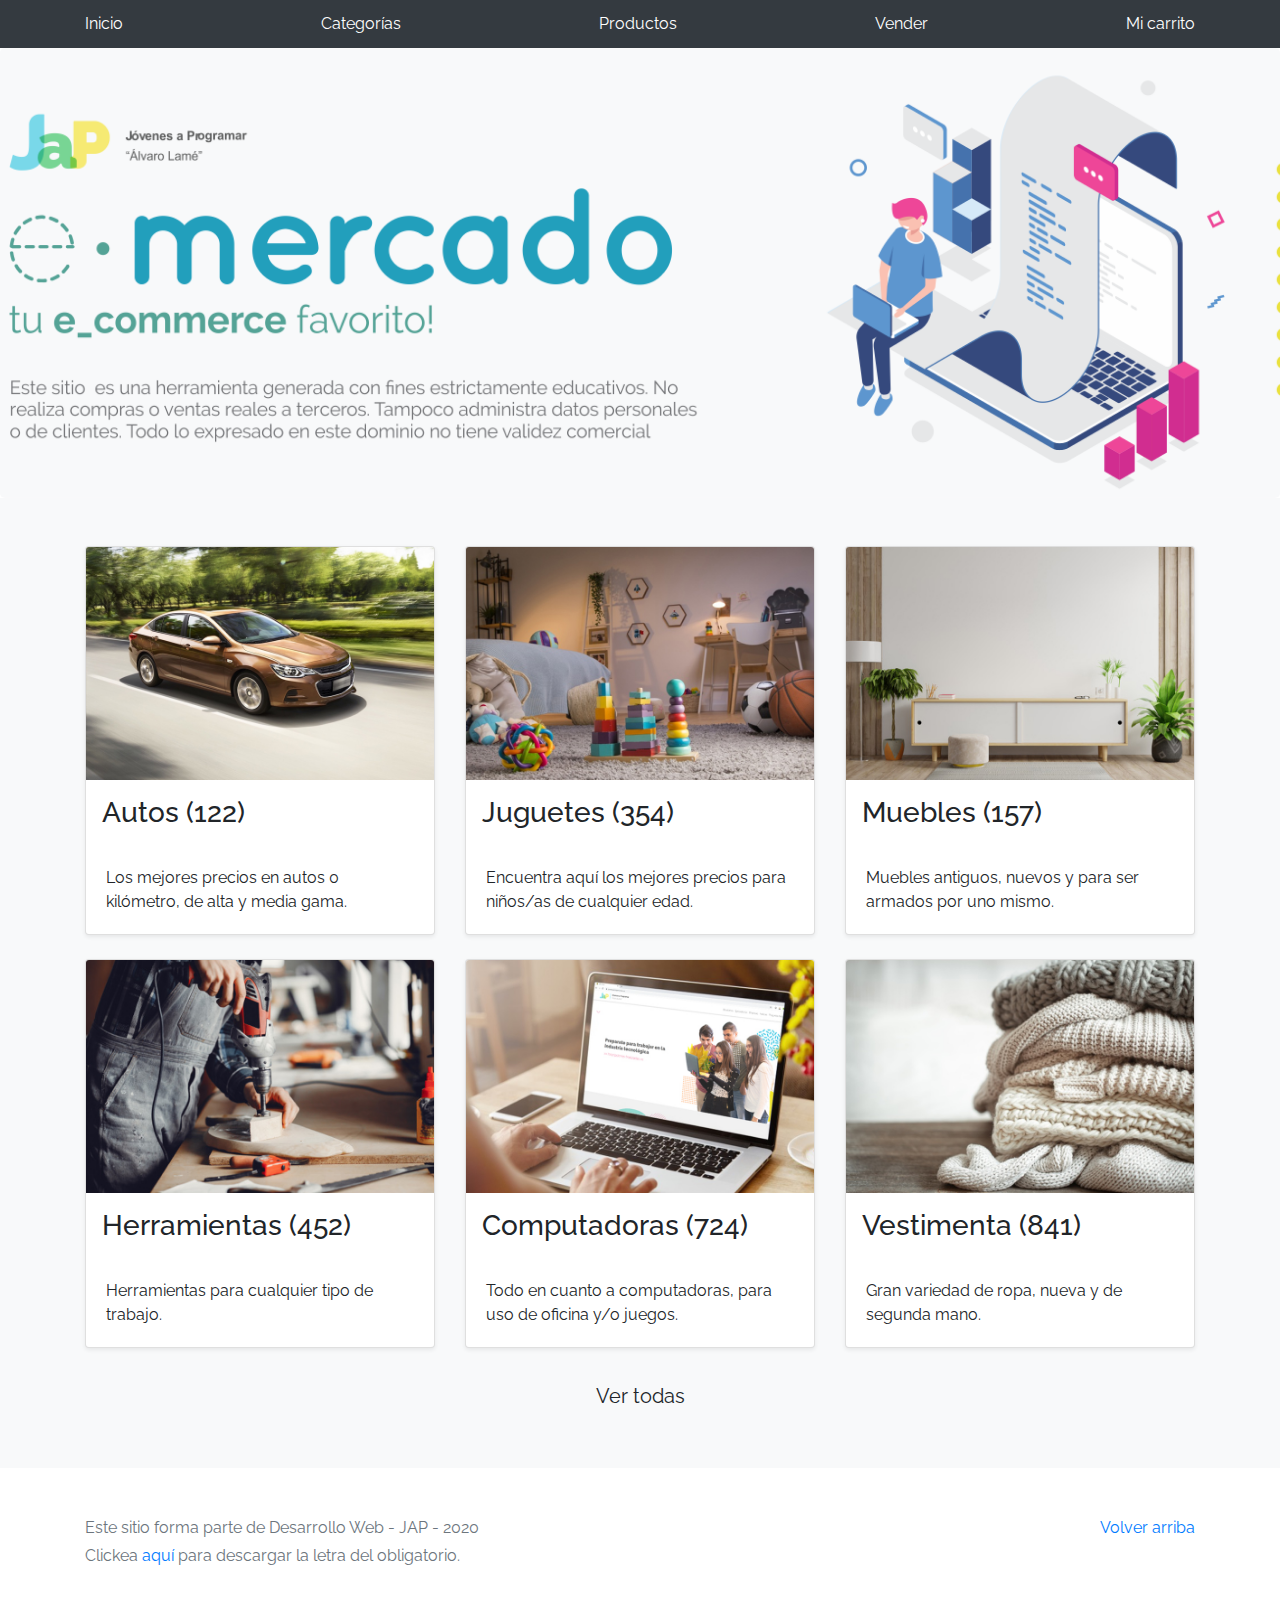
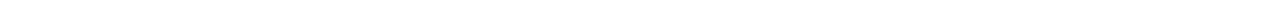
==== index.html @ ea3f1326 "Entregable 0" ====
<!DOCTYPE html>
<!-- saved from url=(0049)https://getbootstrap.com/docs/4.3/examples/album/ -->
<html lang="en">
  <head>
    <meta http-equiv="Content-Type" content="text/html; charset=UTF-8">
    <meta name="viewport" content="width=device-width, initial-scale=1, shrink-to-fit=no">
    <meta name="description" content="">
    <title>eMercado - Todo lo que busques está aquí</title>

    <link rel="canonical" href="https://getbootstrap.com/docs/4.3/examples/album/">
    <link href="https://fonts.googleapis.com/css?family=Raleway:300,300i,400,400i,700,700i,900,900i" rel="stylesheet">
    <!-- Bootstrap core CSS -->
    <link href="css/bootstrap.min.css" rel="stylesheet">
    <link href="css/styles.css" rel="stylesheet">
  </head>
  <body>
    <nav class="site-header sticky-top py-1 bg-dark">
      <div class="container d-flex flex-column flex-md-row justify-content-between">
        <a class="py-2 d-none d-md-inline-block" href="index.html">Inicio</a>
        <a class="py-2 d-none d-md-inline-block" href="categories.html">Categorías</a>
        <a class="py-2 d-none d-md-inline-block" href="products.html">Productos</a>
        <a class="py-2 d-none d-md-inline-block" href="sell.html">Vender</a>
        <a class="py-2 d-none d-md-inline-block" href="cart.html">Mi carrito</a>
      </div>
    </nav>
    <main role="main">
      <section class="jumbotron text-center">
        <div class="m-5">
          <h1></h1>
        </div>
      </section>
      <div class="album py-5 bg-light">
        <div class="container">
          <div class="row">
            <div class="col-md-4">
              <a href="categories.html" class="card mb-4 shadow-sm custom-card">
                <img class="bd-placeholder-img card-img-top"  src="img/cat1.jpg">
                <h3 class="m-3">Autos (122)</h3>
                <div class="card-body">
                  <p class="card-text">Los mejores precios en autos 0 kilómetro, de alta y media gama.</p>
                </div>
              </a>
            </div>
            <div class="col-md-4">
                <a href="categories.html" class="card mb-4 shadow-sm custom-card">
                  <img class="bd-placeholder-img card-img-top" src="img/cat2.jpg">
                  <h3 class="m-3">Juguetes (354)</h3>
                  <div class="card-body">
                    <p class="card-text">Encuentra aquí los mejores precios para niños/as de cualquier edad.</p>
                  </div>
                </a>
            </div>
            <div class="col-md-4">
                <a href="categories.html" class="card mb-4 shadow-sm custom-card">
                  <img class="bd-placeholder-img card-img-top" src="img/cat3.jpg">
                  <h3 class="m-3">Muebles (157)</h3>
                  <div class="card-body">
                    <p class="card-text">Muebles antiguos, nuevos y para ser armados por uno mismo.</p>
                  </div>
                </a>
            </div>
            <div class="col-md-4">
                <a href="categories.html" class="card mb-4 shadow-sm custom-card">
                  <img class="bd-placeholder-img card-img-top" src="img/cat4.jpg">
                  <h3 class="m-3">Herramientas (452)</h3>
                  <div class="card-body">
                    <p class="card-text">Herramientas para cualquier tipo de trabajo.</p>
                  </div>
                </a>
            </div>
            <div class="col-md-4">
                <a href="categories.html" class="card mb-4 shadow-sm custom-card">
                  <img class="bd-placeholder-img card-img-top" src="img/cat5.jpg">
                  <h3 class="m-3">Computadoras (724)</h3>
                  <div class="card-body">
                    <p class="card-text">Todo en cuanto a computadoras, para uso de oficina y/o juegos.</p>
                  </div>
                </a>
            </div>
            <div class="col-md-4">
                <a href="categories.html" class="card mb-4 shadow-sm custom-card">
                  <img class="bd-placeholder-img card-img-top" src="img/cat6.jpg">
                  <h3 class="m-3">Vestimenta (841)</h3>
                  <div class="card-body">
                    <p class="card-text">Gran variedad de ropa, nueva y de segunda mano.</p>
                  </div>
                </a>
            </div>
          </div>
          <div class="row">
              <a type="button" class="btn btn-light btn-lg btn-block" href="categories.html">Ver todas</a>
          </div>
        </div>
      </div>
    </main>
    <footer class="text-muted">
      <div class="container">
        <p class="float-right">
          <a href="#">Volver arriba</a>
        </p>
        <p>Este sitio forma parte de Desarrollo Web - JAP - 2020</p>
        <p>Clickea <a target="_blank" href="Letra.pdf">aquí</a> para descargar la letra del obligatorio.</p>
      </div>
    </footer>
    <script src="js/jquery-3.4.1.min.js"></script>
    <script src="js/bootstrap.bundle.min.js"></script>
    <script src="js/init.js"></script>
  </body>
</html>
---- css/styles.css ----
.jumbotron, .card-body, .container, .site-header{
    font-family: 'Raleway', serif !important;
}

.jumbotron .display-4{
    font-weight: bold;
}

.jumbotron {
  height: 50vh;
  padding: 5em inherit;
  margin-bottom: 0;
  background-color: #53C0FB;
  background: url('../img/cover_back.png');
  background-size: cover;
  background-position: center;
  background-repeat: no-repeat;
  color: black;
  font-weight: bold;
}

@media (min-width: 768px) {
  .jumbotron {
    padding-top: 6rem;
    padding-bottom: 6rem;
  }
}

.jumbotron p:last-child {
  margin-bottom: 0;
}

.jumbotron-heading {
  font-weight: 300;
}

.jumbotron .container {
  max-width: 40rem;
  background-color: rgba(255, 255, 255, 0.5);
  border-radius: 10px;
  text-shadow: 1px 1px 2px grey;
}

.jumbotron .lead{
  font-size: 38px;
}

footer {
  padding-top: 3rem;
  padding-bottom: 3rem;
}

footer p {
  margin-bottom: .25rem;
}

.site-header a {
  color: white;
  transition: ease-in-out color .15s;
}

.light-text {
  color: white;
}

.site-header .dropdown-menu a {
  color: black;
}

.dropzone{
  border: 2px dashed #0087F7;
  border-radius: 5px;
  background: white;
}

.alert{
  position: fixed;
  top:80px;
  width: 50%;
  left: 50%;
  transform: translate(-50%, 0);
}

.lds-ring {
  display: inline-block;
  position: relative;
  width: 64px;
  height: 64px;
  top:50%;
  left: 50%;
}
.lds-ring div {
  box-sizing: border-box;
  display: block;
  position: absolute;
  width: 51px;
  height: 51px;
  margin: 6px;
  border: 6px solid #fff;
  border-radius: 50%;
  animation: lds-ring 1.2s cubic-bezier(0.5, 0, 0.5, 1) infinite;
  border-color: #fff transparent transparent transparent;
}
.lds-ring div:nth-child(1) {
  animation-delay: -0.45s;
}
.lds-ring div:nth-child(2) {
  animation-delay: -0.3s;
}
.lds-ring div:nth-child(3) {
  animation-delay: -0.15s;
}
@keyframes lds-ring {
  0% {
    transform: rotate(0deg);
  }
  100% {
    transform: rotate(360deg);
  }
}

#spinner-wrapper{
  position: fixed;
  background-color: rgba(0,0,0,0.5);
  width:100%;
  height: 100%;
  top:0;
  left:0;
  z-index: 1021;
  display: none;
}

a.custom-card,
a.custom-card:hover {
  color: inherit;
  text-decoration: inherit;
}

.checked {
  color: orange;
}
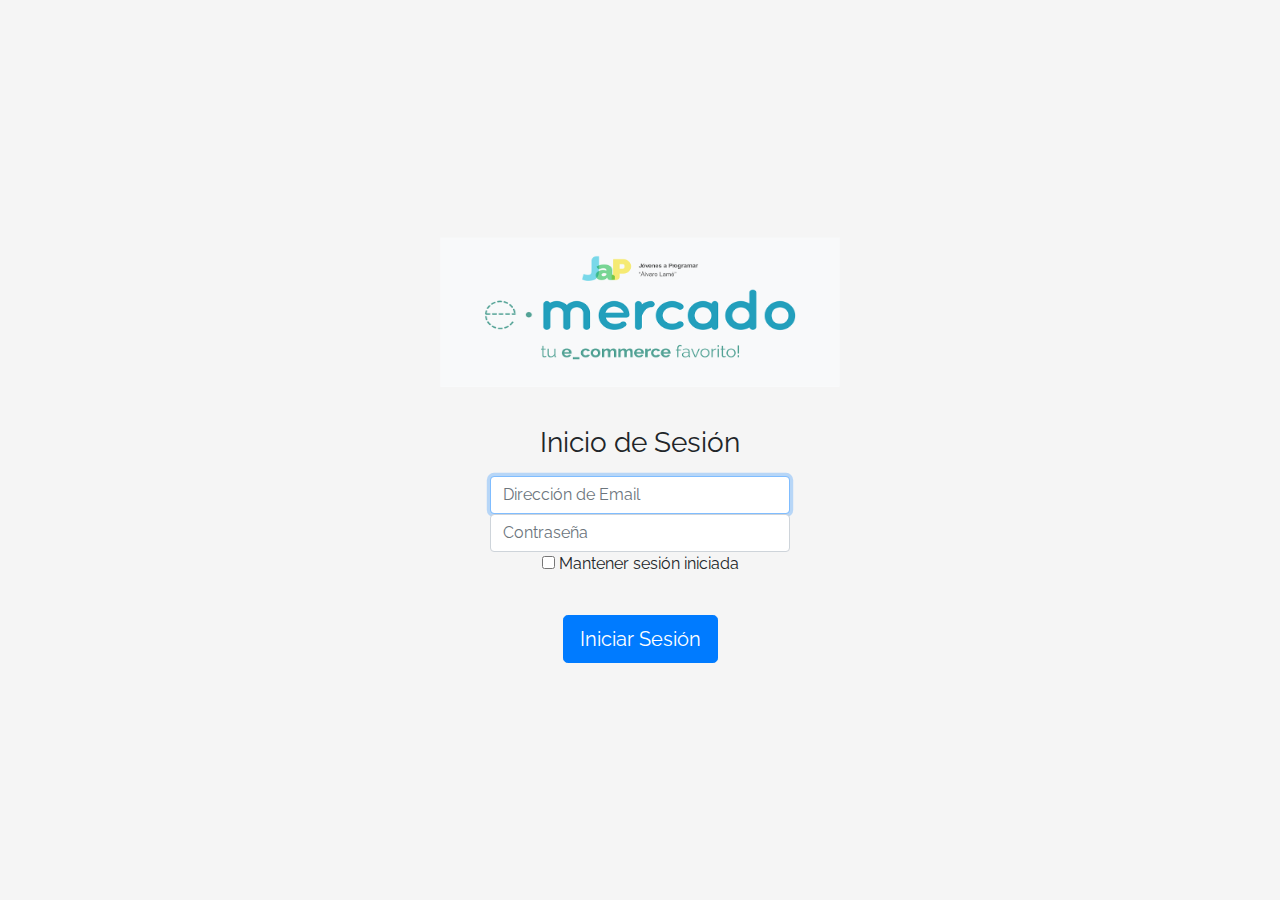
==== commit 5d4a4394: "obligatorio 1" ====
--- a/index.html
+++ b/index.html
@@ -1,109 +1,84 @@
 <!DOCTYPE html>
 <!-- saved from url=(0049)https://getbootstrap.com/docs/4.3/examples/album/ -->
 <html lang="en">
-  <head>
-    <meta http-equiv="Content-Type" content="text/html; charset=UTF-8">
-    <meta name="viewport" content="width=device-width, initial-scale=1, shrink-to-fit=no">
-    <meta name="description" content="">
-    <title>eMercado - Todo lo que busques está aquí</title>
 
-    <link rel="canonical" href="https://getbootstrap.com/docs/4.3/examples/album/">
-    <link href="https://fonts.googleapis.com/css?family=Raleway:300,300i,400,400i,700,700i,900,900i" rel="stylesheet">
-    <!-- Bootstrap core CSS -->
-    <link href="css/bootstrap.min.css" rel="stylesheet">
-    <link href="css/styles.css" rel="stylesheet">
-  </head>
-  <body>
-    <nav class="site-header sticky-top py-1 bg-dark">
-      <div class="container d-flex flex-column flex-md-row justify-content-between">
-        <a class="py-2 d-none d-md-inline-block" href="index.html">Inicio</a>
-        <a class="py-2 d-none d-md-inline-block" href="categories.html">Categorías</a>
-        <a class="py-2 d-none d-md-inline-block" href="products.html">Productos</a>
-        <a class="py-2 d-none d-md-inline-block" href="sell.html">Vender</a>
-        <a class="py-2 d-none d-md-inline-block" href="cart.html">Mi carrito</a>
+<head>
+  <meta http-equiv="Content-Type" content="text/html; charset=UTF-8">
+  <meta name="viewport" content="width=device-width, initial-scale=1, shrink-to-fit=no">
+  <meta name="description" content="">
+  <title>eMercado - Todo lo que busques está aquí</title>
+
+  <link rel="canonical" href="https://getbootstrap.com/docs/4.3/examples/album/">
+  <link href="https://fonts.googleapis.com/css?family=Raleway:300,300i,400,400i,700,700i,900,900i" rel="stylesheet">
+  <!-- Bootstrap core CSS -->
+  <link href="css/bootstrap.min.css" rel="stylesheet">
+  <link href="css/styles.css" rel="stylesheet">
+  <style>
+    html,
+    body {
+      height: 100%;
+    }
+
+    body {
+      display: -ms-flexbox;
+      display: flex;
+      -ms-flex-align: center;
+      align-items: center;
+      padding-top: 40px;
+      padding-bottom: 40px;
+      background-color: #f5f5f5;
+    }
+
+    .signin {
+      width: 100%;
+      max-width: 330px;
+      padding: 15px;
+      margin: auto;
+    }
+
+    .img-login {
+      text-align: center;
+    }
+  </style>
+</head>
+
+<body class="text-center">
+  <div class="container p-5">
+    <div style="position: relative; width:auto; top: 0;">
+      <img class="mb-4 img-login" src='img/login.png' alt="" width="400" height="150">
+      <div class="signin">
+        
+        <div>
+          <h1 class="h3 mb-3 font-weight-normal">Inicio de Sesión</h1>
+        </div>
+
+        <div>
+          <label for="inputEmail" class="sr-only">Email</label>
+          <input type="email" id="iEmail" class="form-control" placeholder="Dirección de Email" required autofocus>
+        </div>
+        
+        <div>
+          <label for="inputPassword" class="sr-only">Contraseña</label>
+          <input type="password" id="iPassword" class="form-control" placeholder="Contraseña" required>
+        </div>
+        
+
+        <div class="checkbox mb-3">
+          <label>
+            <input type="checkbox" value="remember-me"> Mantener sesión iniciada
+          </label>
+        </div>
+
+        
       </div>
-    </nav>
-    <main role="main">
-      <section class="jumbotron text-center">
-        <div class="m-5">
-          <h1></h1>
-        </div>
-      </section>
-      <div class="album py-5 bg-light">
-        <div class="container">
-          <div class="row">
-            <div class="col-md-4">
-              <a href="categories.html" class="card mb-4 shadow-sm custom-card">
-                <img class="bd-placeholder-img card-img-top"  src="img/cat1.jpg">
-                <h3 class="m-3">Autos (122)</h3>
-                <div class="card-body">
-                  <p class="card-text">Los mejores precios en autos 0 kilómetro, de alta y media gama.</p>
-                </div>
-              </a>
-            </div>
-            <div class="col-md-4">
-                <a href="categories.html" class="card mb-4 shadow-sm custom-card">
-                  <img class="bd-placeholder-img card-img-top" src="img/cat2.jpg">
-                  <h3 class="m-3">Juguetes (354)</h3>
-                  <div class="card-body">
-                    <p class="card-text">Encuentra aquí los mejores precios para niños/as de cualquier edad.</p>
-                  </div>
-                </a>
-            </div>
-            <div class="col-md-4">
-                <a href="categories.html" class="card mb-4 shadow-sm custom-card">
-                  <img class="bd-placeholder-img card-img-top" src="img/cat3.jpg">
-                  <h3 class="m-3">Muebles (157)</h3>
-                  <div class="card-body">
-                    <p class="card-text">Muebles antiguos, nuevos y para ser armados por uno mismo.</p>
-                  </div>
-                </a>
-            </div>
-            <div class="col-md-4">
-                <a href="categories.html" class="card mb-4 shadow-sm custom-card">
-                  <img class="bd-placeholder-img card-img-top" src="img/cat4.jpg">
-                  <h3 class="m-3">Herramientas (452)</h3>
-                  <div class="card-body">
-                    <p class="card-text">Herramientas para cualquier tipo de trabajo.</p>
-                  </div>
-                </a>
-            </div>
-            <div class="col-md-4">
-                <a href="categories.html" class="card mb-4 shadow-sm custom-card">
-                  <img class="bd-placeholder-img card-img-top" src="img/cat5.jpg">
-                  <h3 class="m-3">Computadoras (724)</h3>
-                  <div class="card-body">
-                    <p class="card-text">Todo en cuanto a computadoras, para uso de oficina y/o juegos.</p>
-                  </div>
-                </a>
-            </div>
-            <div class="col-md-4">
-                <a href="categories.html" class="card mb-4 shadow-sm custom-card">
-                  <img class="bd-placeholder-img card-img-top" src="img/cat6.jpg">
-                  <h3 class="m-3">Vestimenta (841)</h3>
-                  <div class="card-body">
-                    <p class="card-text">Gran variedad de ropa, nueva y de segunda mano.</p>
-                  </div>
-                </a>
-            </div>
-          </div>
-          <div class="row">
-              <a type="button" class="btn btn-light btn-lg btn-block" href="categories.html">Ver todas</a>
-          </div>
-        </div>
-      </div>
-    </main>
-    <footer class="text-muted">
-      <div class="container">
-        <p class="float-right">
-          <a href="#">Volver arriba</a>
-        </p>
-        <p>Este sitio forma parte de Desarrollo Web - JAP - 2020</p>
-        <p>Clickea <a target="_blank" href="Letra.pdf">aquí</a> para descargar la letra del obligatorio.</p>
-      </div>
-    </footer>
-    <script src="js/jquery-3.4.1.min.js"></script>
-    <script src="js/bootstrap.bundle.min.js"></script>
-    <script src="js/init.js"></script>
-  </body>
+
+      <button class="btn btn-primary btn-lg" id="enviarInfo" type="submit" >Iniciar Sesión</button>
+      
+    </div>
+  </div>
+
+  <script src="js/init.js"></script>
+  <script src="js/login.js"></script>
+</body>
+
 </html>--- a/css/styles.css
+++ b/css/styles.css
@@ -138,4 +138,18 @@
 
 .checked {
   color: orange;
-}+}
+.img-estilo {
+  float: right;
+  padding: .25rem;
+  border-radius: .25rem;
+  max-width: 50%;
+  height: auto;
+}
+.bloque-productos{
+  padding: .75rem 1.25rem;
+  margin-bottom: -1px;
+  border: 1px solid rgba(0,0,0,.125);
+  margin-left: auto;
+  margin-right: auto;
+}
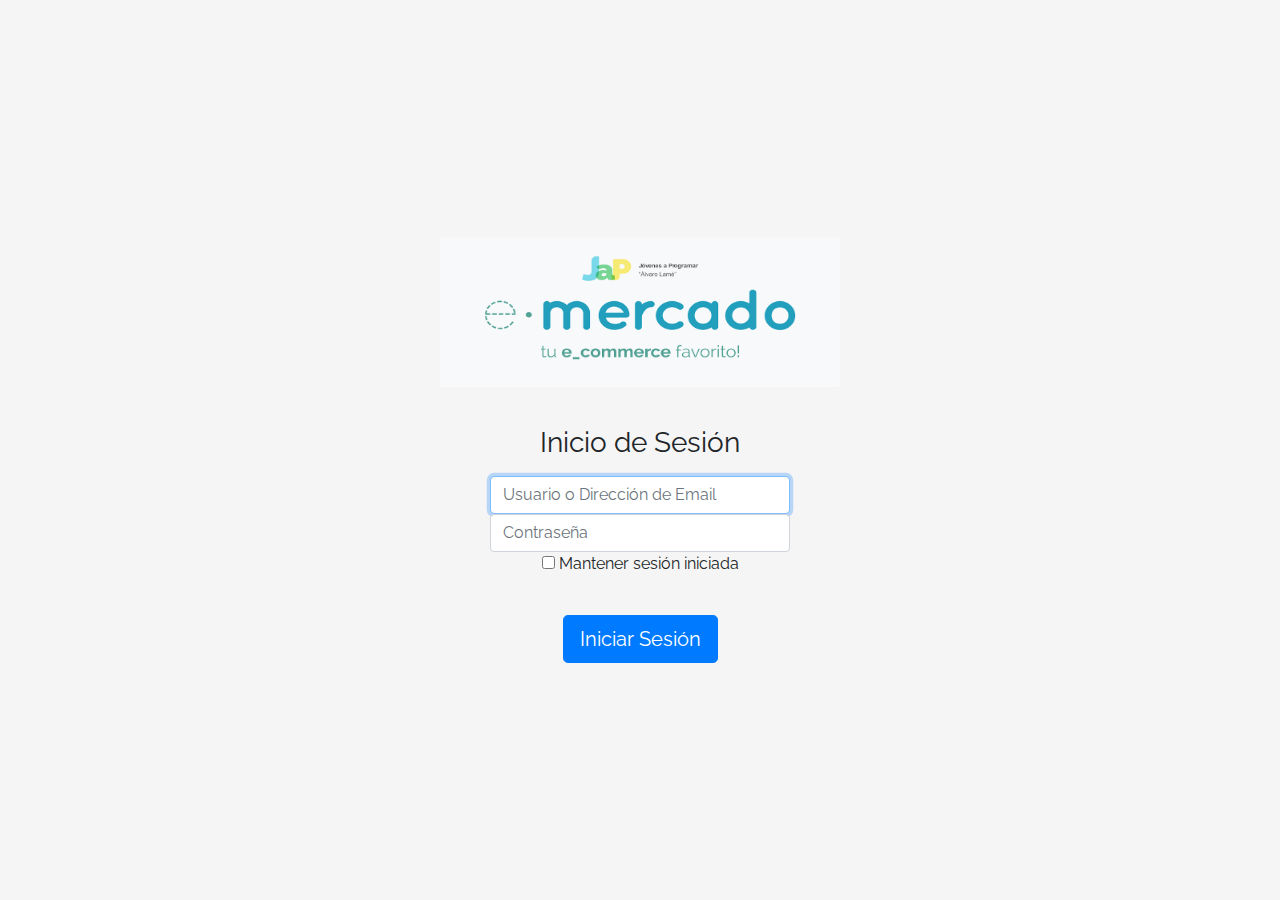
==== commit 85c56b5c: "entrega1.1" ====
--- a/index.html
+++ b/index.html
@@ -53,12 +53,12 @@
         </div>
 
         <div>
-          <label for="inputEmail" class="sr-only">Email</label>
-          <input type="email" id="iEmail" class="form-control" placeholder="Dirección de Email" required autofocus>
+          <label for="iEmail" class="sr-only">Email</label>
+          <input type="email" id="iEmail" class="form-control" placeholder="Usuario o Dirección de Email" required autofocus>
         </div>
         
         <div>
-          <label for="inputPassword" class="sr-only">Contraseña</label>
+          <label for="iPassword" class="sr-only">Contraseña</label>
           <input type="password" id="iPassword" class="form-control" placeholder="Contraseña" required>
         </div>
         
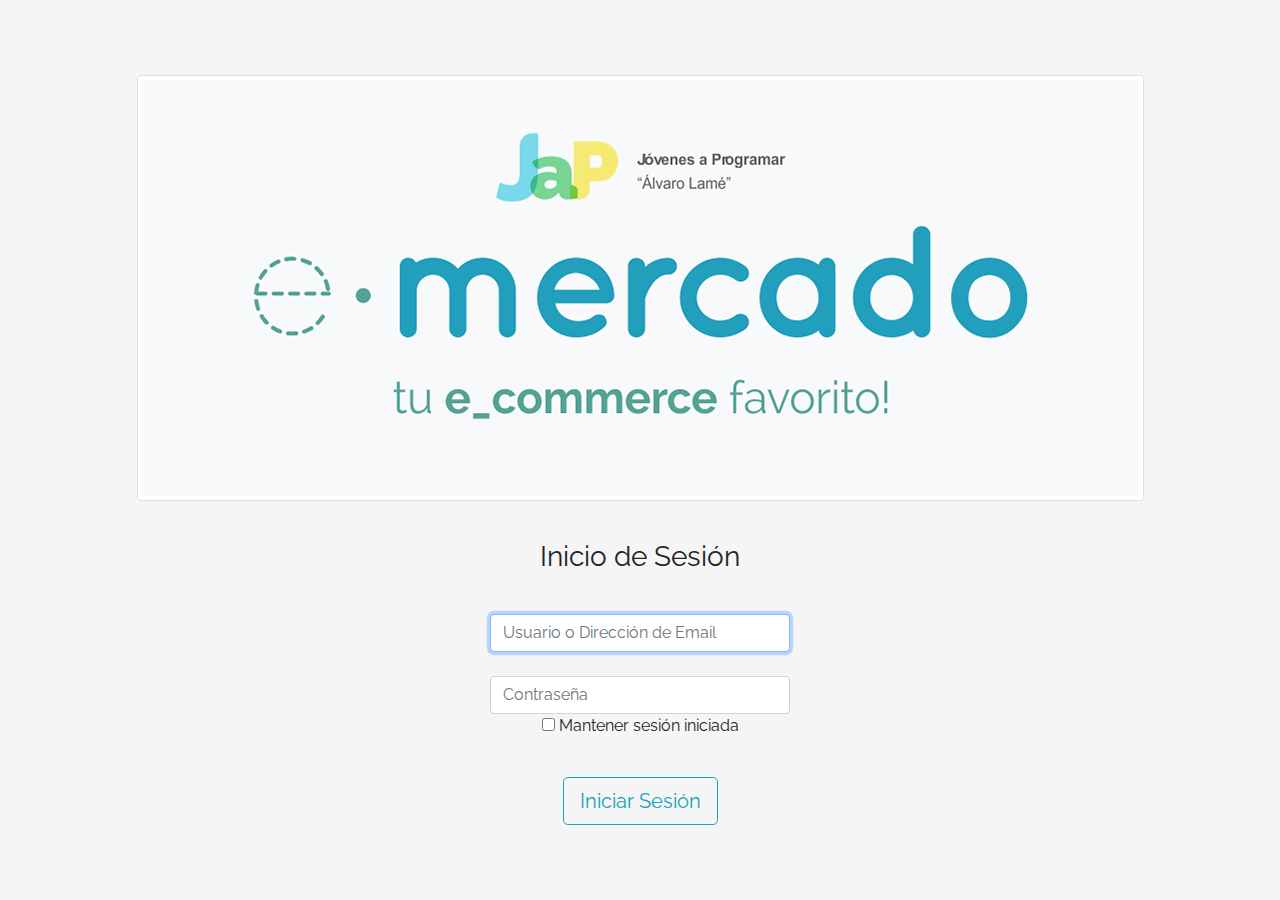
==== commit a49255cb: "entrega 6.1" ====
--- a/index.html
+++ b/index.html
@@ -45,21 +45,27 @@
 <body class="text-center">
   <div class="container p-5">
     <div style="position: relative; width:auto; top: 0;">
-      <img class="mb-4 img-login" src='img/login.png' alt="" width="400" height="150">
+      <img class="img-fluid img-thumbnail" src='img/login.png' alt="">
       <div class="signin">
         
         <div>
-          <h1 class="h3 mb-3 font-weight-normal">Inicio de Sesión</h1>
+          <h1 class="h3 mb-3 font-weight-normal p-4">Inicio de Sesión</h1>
         </div>
 
         <div>
-          <label for="iEmail" class="sr-only">Email</label>
+          <label for="iEmail" class="sr-only">Usuario</label>
           <input type="email" id="iEmail" class="form-control" placeholder="Usuario o Dirección de Email" required autofocus>
+          <div class="invalid-feedback">
+            Por favor ingrese un usuario.
+          </div>
         </div>
-        
+        <br>
         <div>
           <label for="iPassword" class="sr-only">Contraseña</label>
           <input type="password" id="iPassword" class="form-control" placeholder="Contraseña" required>
+          <div class="invalid-feedback">
+            Por favor ingrese una contraseña.
+          </div>
         </div>
         
 
@@ -72,7 +78,7 @@
         
       </div>
 
-      <button class="btn btn-primary btn-lg" id="enviarInfo" type="submit" >Iniciar Sesión</button>
+      <button class="btn btn-outline-info btn-lg" id="enviarInfo" type="submit" >Iniciar Sesión</button>
       
     </div>
   </div>
--- a/css/styles.css
+++ b/css/styles.css
@@ -153,3 +153,56 @@
   margin-left: auto;
   margin-right: auto;
 }
+#info-usuario {
+  color: white;
+  display: flex; 
+}
+.contenido-coment {
+  border: 1px solid rgb(204, 204, 204);
+  background-color: rgb(168, 190, 238);
+  border-radius: 5px;
+  padding: 16px;
+  margin: 16px 0
+}
+
+.contenido-coment::after {
+  content: "";
+  
+  display: table;
+}
+.contenido-coment span {
+  font-size: 20px;
+  margin-right: 15px;
+  
+}
+#puntuacion {
+  position: relative;
+  overflow: hidden;
+  display: inline-block;
+  }
+
+#puntuacion input {
+  position: absolute;
+  top: -100px;
+  }
+
+
+#puntuacion label {
+  float: right;
+  color: #c1b8b8;
+  font-size: 30px; 
+  }
+
+#puntuacion label:hover,
+#puntuacion label:hover ~ label,
+#puntuacion input:checked ~ label {
+  color:orange;
+  }
+
+.bd-example {
+  position: relative;
+  padding: 1rem;
+  margin: 1rem -15px 0;
+  border: solid #f8f9fa;
+  border-width: .2rem 0 0;
+}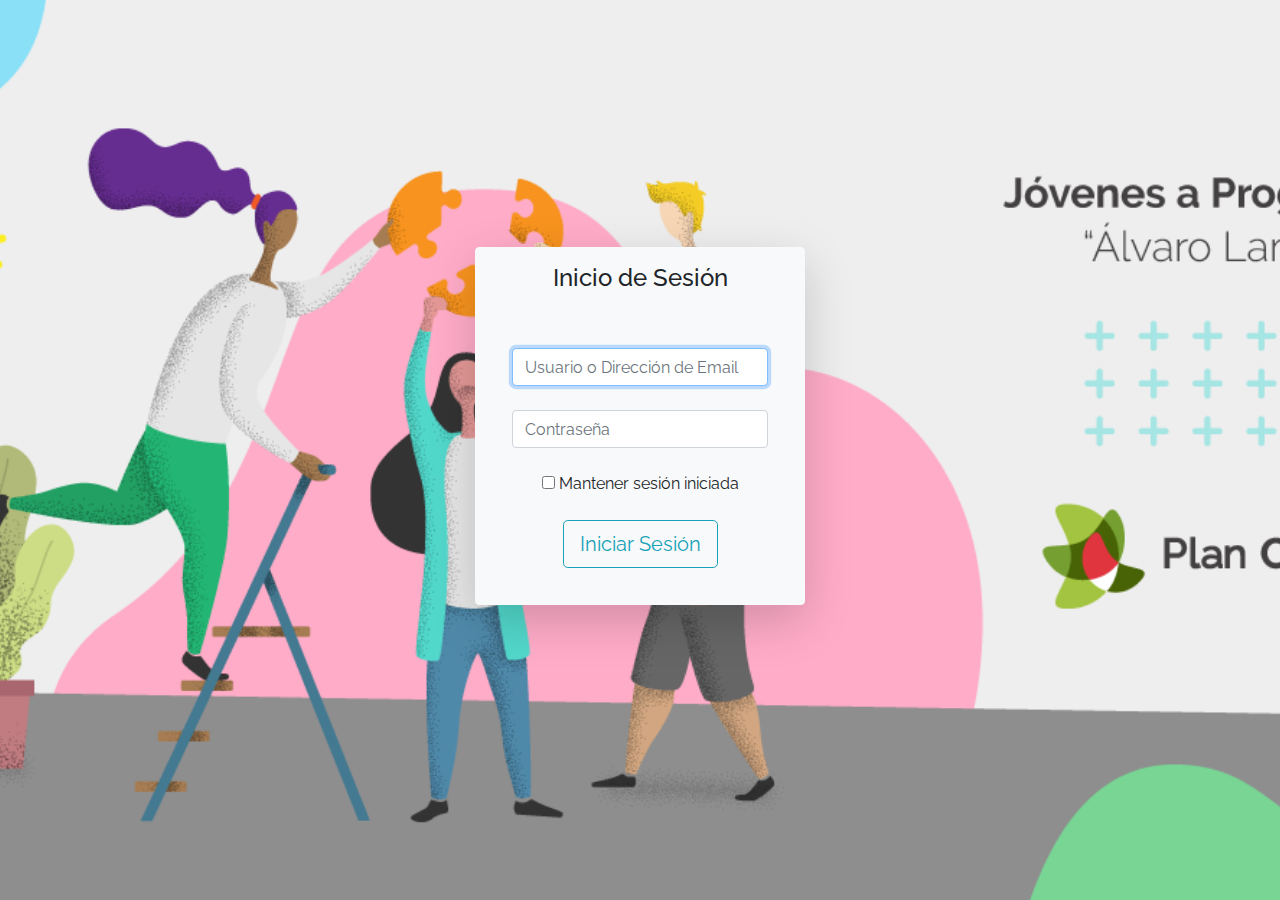
==== commit 268e7f70: "entrega 6.7" ====
--- a/index.html
+++ b/index.html
@@ -42,45 +42,43 @@
   </style>
 </head>
 
-<body class="text-center">
-  <div class="container p-5">
-    <div style="position: relative; width:auto; top: 0;">
-      <img class="img-fluid img-thumbnail" src='img/login.png' alt="">
-      <div class="signin">
-        
-        <div>
-          <h1 class="h3 mb-3 font-weight-normal p-4">Inicio de Sesión</h1>
-        </div>
+<body class="text-center bg-imgindex">
+  <div class="container">
 
-        <div>
+    <div class="card signin border border-light shadow-lg p-3 mb-5 bg-light rounded">
+      <h4 class="card-title">
+        Inicio de Sesión
+      </h4>
+      <br>
+      <div class="card-body">
+        <div class="card-text">
           <label for="iEmail" class="sr-only">Usuario</label>
-          <input type="email" id="iEmail" class="form-control" placeholder="Usuario o Dirección de Email" required autofocus>
+          <input type="email" id="iEmail" class="form-control" placeholder="Usuario o Dirección de Email" required
+            autofocus>
           <div class="invalid-feedback">
             Por favor ingrese un usuario.
           </div>
         </div>
         <br>
-        <div>
+        <div class="card-text">
           <label for="iPassword" class="sr-only">Contraseña</label>
           <input type="password" id="iPassword" class="form-control" placeholder="Contraseña" required>
           <div class="invalid-feedback">
             Por favor ingrese una contraseña.
           </div>
         </div>
-        
-
+        <br>
         <div class="checkbox mb-3">
           <label>
             <input type="checkbox" value="remember-me"> Mantener sesión iniciada
           </label>
         </div>
+        <button class="btn btn-outline-info btn-lg" id="enviarInfo" type="submit">Iniciar Sesión</button>
+      </div>
+    </div>
 
-        
-      </div>
 
-      <button class="btn btn-outline-info btn-lg" id="enviarInfo" type="submit" >Iniciar Sesión</button>
-      
-    </div>
+
   </div>
 
   <script src="js/init.js"></script>
--- a/css/styles.css
+++ b/css/styles.css
@@ -205,4 +205,17 @@
   margin: 1rem -15px 0;
   border: solid #f8f9fa;
   border-width: .2rem 0 0;
-}+}
+
+.bg-imgindex {
+  /* The image used */
+  background-image: url("../img/fondo.png");
+
+  min-height: 380px;
+
+  /* Center and scale the image nicely */
+  background-position: center;
+  background-repeat: no-repeat;
+  background-size: cover;
+  position: relative;
+}
